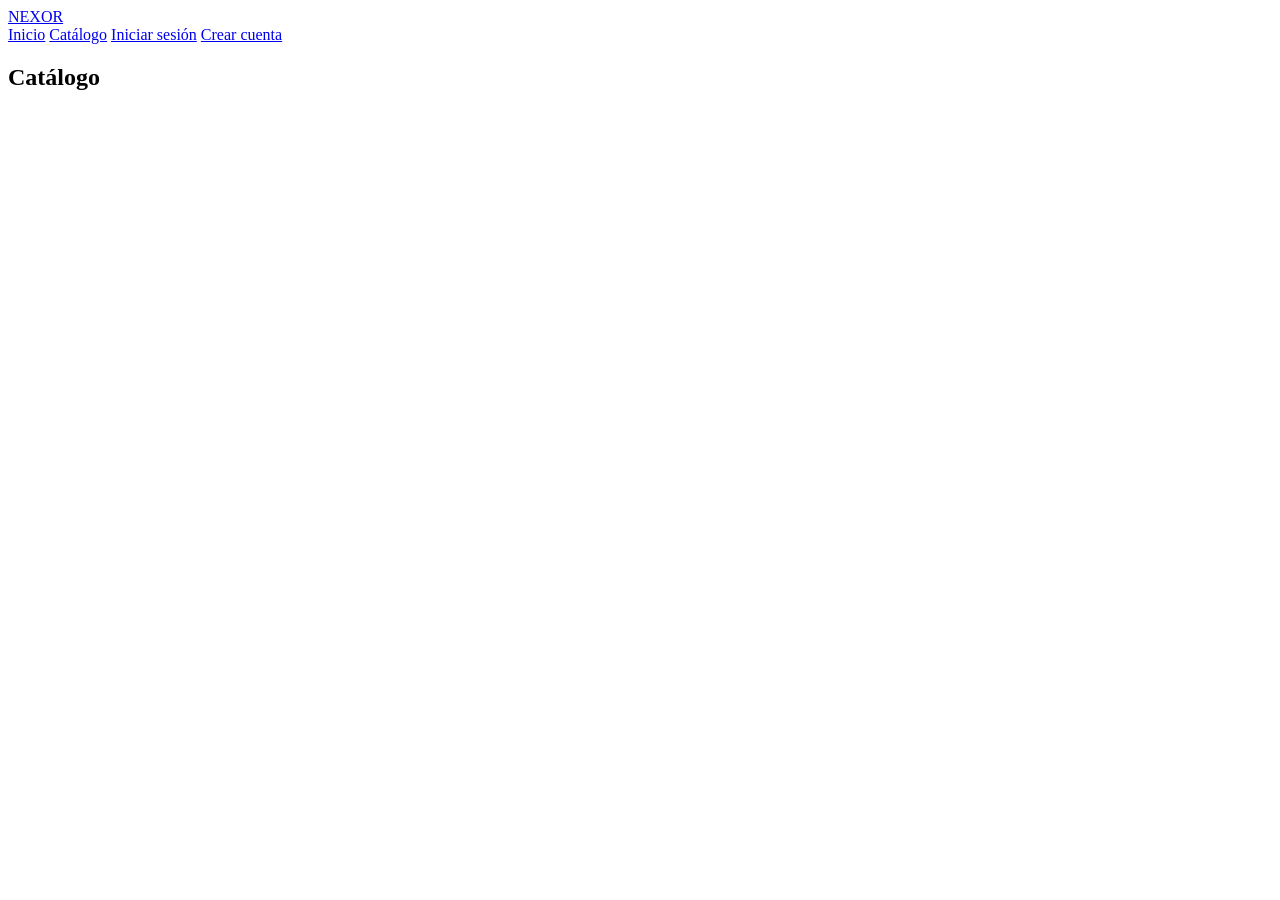
==== index.html @ f0095506 "estructura HTML base de index.html (header, nav, main, footer)" ====
<!doctype html>
<html lang="es">
<head>
  <meta charset="UTF-8">
  <meta name="viewport" content="width=device-width, initial-scale=1.0">
  <title>NEXOR — Tienda de tecnología</title>
  <link rel="stylesheet" href="css/styles.css">
</head>
<body>

  <header class="site-header">
    <div class="header-inner">
      <a href="index.html" class="logo">NEXOR</a>

      <nav class="main-nav" aria-label="Navegación principal">
        <a href="index.html">Inicio</a>
        <a href="index.html#catalogo">Catálogo</a>
        <a href="login.html">Iniciar sesión</a>
        <a href="registro.html">Crear cuenta</a>
      </nav>
    </div>
  </header>

  <main>

    <section class="hero">

    </section>

    <section class="video-block">

    </section>
    <section class="catalog" id="catalogo">
      <h2>Catálogo</h2>
      <div class="product-grid">
      </div>
    </section>

  </main>

  <footer class="site-footer">
  </footer>

  <script src="js/validaciones.js" defer></script>
</body>
</html>
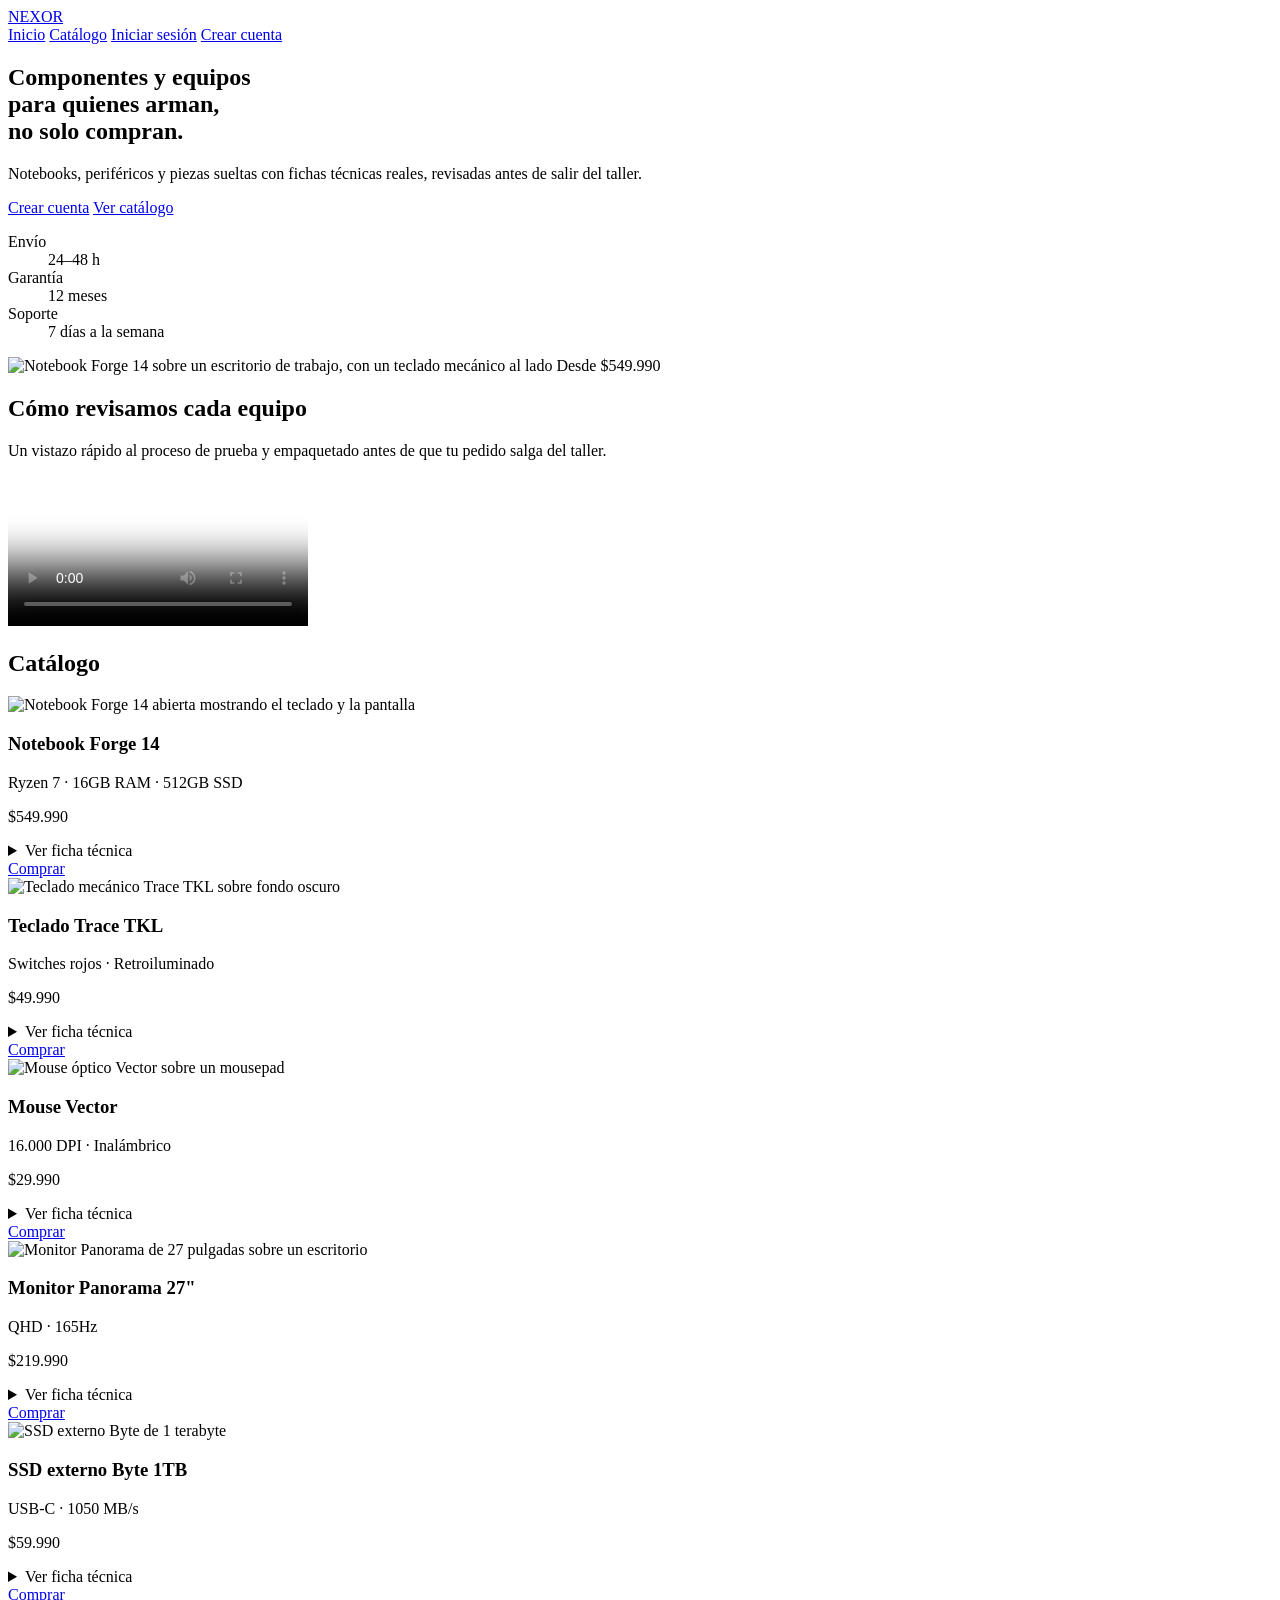
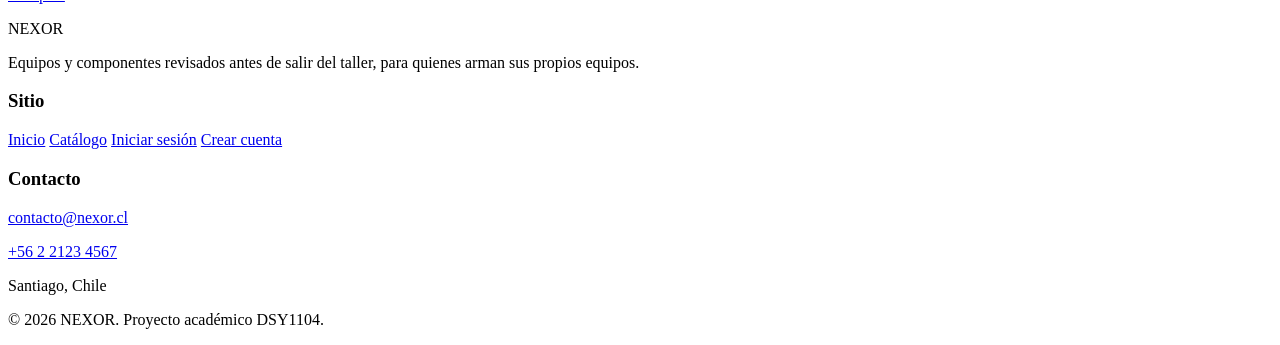
==== commit 30f8a5d4: "contenido real de index.html hero, video, catálog y footer consistente en todo el sitio" ====
--- a/index.html
+++ b/index.html
@@ -24,21 +24,159 @@
   <main>
 
     <section class="hero">
-
+      <div class="hero-copy">
+        <h1>Componentes y equipos<br>para quienes arman,<br>no solo compran.</h1>
+        <p class="lead">Notebooks, periféricos y piezas sueltas con fichas técnicas reales, revisadas antes de salir del taller.</p>
+        <div class="hero-actions">
+          <a href="registro.html" class="btn btn-primary">Crear cuenta</a>
+          <a href="#catalogo" class="btn btn-ghost">Ver catálogo</a>
+        </div>
+        <dl class="hero-specs">
+          <div><dt>Envío</dt><dd>24–48 h</dd></div>
+          <div><dt>Garantía</dt><dd>12 meses</dd></div>
+          <div><dt>Soporte</dt><dd>7 días a la semana</dd></div>
+        </dl>
+      </div>
+      <div class="hero-media">
+        <img src="https://picsum.photos/seed/nexor-hero/900/1100" alt="Notebook Forge 14 sobre un escritorio de trabajo, con un teclado mecánico al lado">
+        <span class="tag-price">Desde $549.990</span>
+      </div>
     </section>
 
     <section class="video-block">
+      <h2>Cómo revisamos cada equipo</h2>
+      <p>Un vistazo rápido al proceso de prueba y empaquetado antes de que tu pedido salga del taller.</p>
+      <video controls preload="metadata" poster="https://picsum.photos/seed/nexor-video/1200/675">
+        <source src="https://commondatastorage.googleapis.com/gtv-videos-bucket/sample/BigBuckBunny.mp4" type="video/mp4">
+        Tu navegador no soporta la reproducción de video. Puedes <a href="https://commondatastorage.googleapis.com/gtv-videos-bucket/sample/BigBuckBunny.mp4">descargar el video</a> directamente.
+      </video>
+    </section>
 
-    </section>
     <section class="catalog" id="catalogo">
       <h2>Catálogo</h2>
       <div class="product-grid">
+
+        <article class="product-card product-card--featured">
+          <img src="https://picsum.photos/seed/nexor-1/700/500" alt="Notebook Forge 14 abierta mostrando el teclado y la pantalla">
+          <div class="product-body">
+            <h3>Notebook Forge 14</h3>
+            <p class="spec">Ryzen 7 · 16GB RAM · 512GB SSD</p>
+            <p class="price">$549.990</p>
+            <details>
+              <summary>Ver ficha técnica</summary>
+              <ul>
+                <li>Pantalla 14" Full HD IPS</li>
+                <li>Batería hasta 10 horas</li>
+                <li>2x USB-C, 1x HDMI</li>
+              </ul>
+            </details>
+            <a href="registro.html" class="btn-buy">Comprar</a>
+          </div>
+        </article>
+
+        <article class="product-card">
+          <img src="https://picsum.photos/seed/nexor-2/500/400" alt="Teclado mecánico Trace TKL sobre fondo oscuro">
+          <div class="product-body">
+            <h3>Teclado Trace TKL</h3>
+            <p class="spec">Switches rojos · Retroiluminado</p>
+            <p class="price">$49.990</p>
+            <details>
+              <summary>Ver ficha técnica</summary>
+              <ul>
+                <li>Formato TKL (sin numérico)</li>
+                <li>Cable USB-C desmontable</li>
+                <li>Antighosting completo</li>
+              </ul>
+            </details>
+            <a href="registro.html" class="btn-buy">Comprar</a>
+          </div>
+        </article>
+
+        <article class="product-card">
+          <img src="https://picsum.photos/seed/nexor-3/500/400" alt="Mouse óptico Vector sobre un mousepad">
+          <div class="product-body">
+            <h3>Mouse Vector</h3>
+            <p class="spec">16.000 DPI · Inalámbrico</p>
+            <p class="price">$29.990</p>
+            <details>
+              <summary>Ver ficha técnica</summary>
+              <ul>
+                <li>Sensor óptico de alta precisión</li>
+                <li>Batería hasta 60 horas</li>
+                <li>6 botones programables</li>
+              </ul>
+            </details>
+            <a href="registro.html" class="btn-buy">Comprar</a>
+          </div>
+        </article>
+
+        <article class="product-card">
+          <img src="https://picsum.photos/seed/nexor-4/500/400" alt="Monitor Panorama de 27 pulgadas sobre un escritorio">
+          <div class="product-body">
+            <h3>Monitor Panorama 27"</h3>
+            <p class="spec">QHD · 165Hz</p>
+            <p class="price">$219.990</p>
+            <details>
+              <summary>Ver ficha técnica</summary>
+              <ul>
+                <li>Panel IPS de 27 pulgadas</li>
+                <li>Resolución 2560x1440</li>
+                <li>Entradas HDMI y DisplayPort</li>
+              </ul>
+            </details>
+            <a href="registro.html" class="btn-buy">Comprar</a>
+          </div>
+        </article>
+
+        <article class="product-card">
+          <img src="https://picsum.photos/seed/nexor-5/500/400" alt="SSD externo Byte de 1 terabyte">
+          <div class="product-body">
+            <h3>SSD externo Byte 1TB</h3>
+            <p class="spec">USB-C · 1050 MB/s</p>
+            <p class="price">$59.990</p>
+            <details>
+              <summary>Ver ficha técnica</summary>
+              <ul>
+                <li>Carcasa de aluminio</li>
+                <li>Compatible con consolas</li>
+                <li>Incluye cable USB-C a USB-A</li>
+              </ul>
+            </details>
+            <a href="registro.html" class="btn-buy">Comprar</a>
+          </div>
+        </article>
+
       </div>
     </section>
 
   </main>
 
   <footer class="site-footer">
+    <div class="footer-inner">
+      <div class="footer-brand">
+        <p class="logo">NEXOR</p>
+        <p>Equipos y componentes revisados antes de salir del taller, para quienes arman sus propios equipos.</p>
+      </div>
+
+      <nav class="footer-links" aria-label="Enlaces del sitio">
+        <h3>Sitio</h3>
+        <a href="index.html">Inicio</a>
+        <a href="index.html#catalogo">Catálogo</a>
+        <a href="login.html">Iniciar sesión</a>
+        <a href="registro.html">Crear cuenta</a>
+      </nav>
+
+      <div class="footer-contact">
+        <h3>Contacto</h3>
+        <p><a href="mailto:contacto@nexor.cl">contacto@nexor.cl</a></p>
+        <p><a href="tel:+56221234567">+56 2 2123 4567</a></p>
+        <p>Santiago, Chile</p>
+      </div>
+    </div>
+
+    <div class="footer-bottom">
+      <p>&copy; 2026 NEXOR. Proyecto académico DSY1104.</p>
+    </div>
   </footer>
 
   <script src="js/validaciones.js" defer></script>
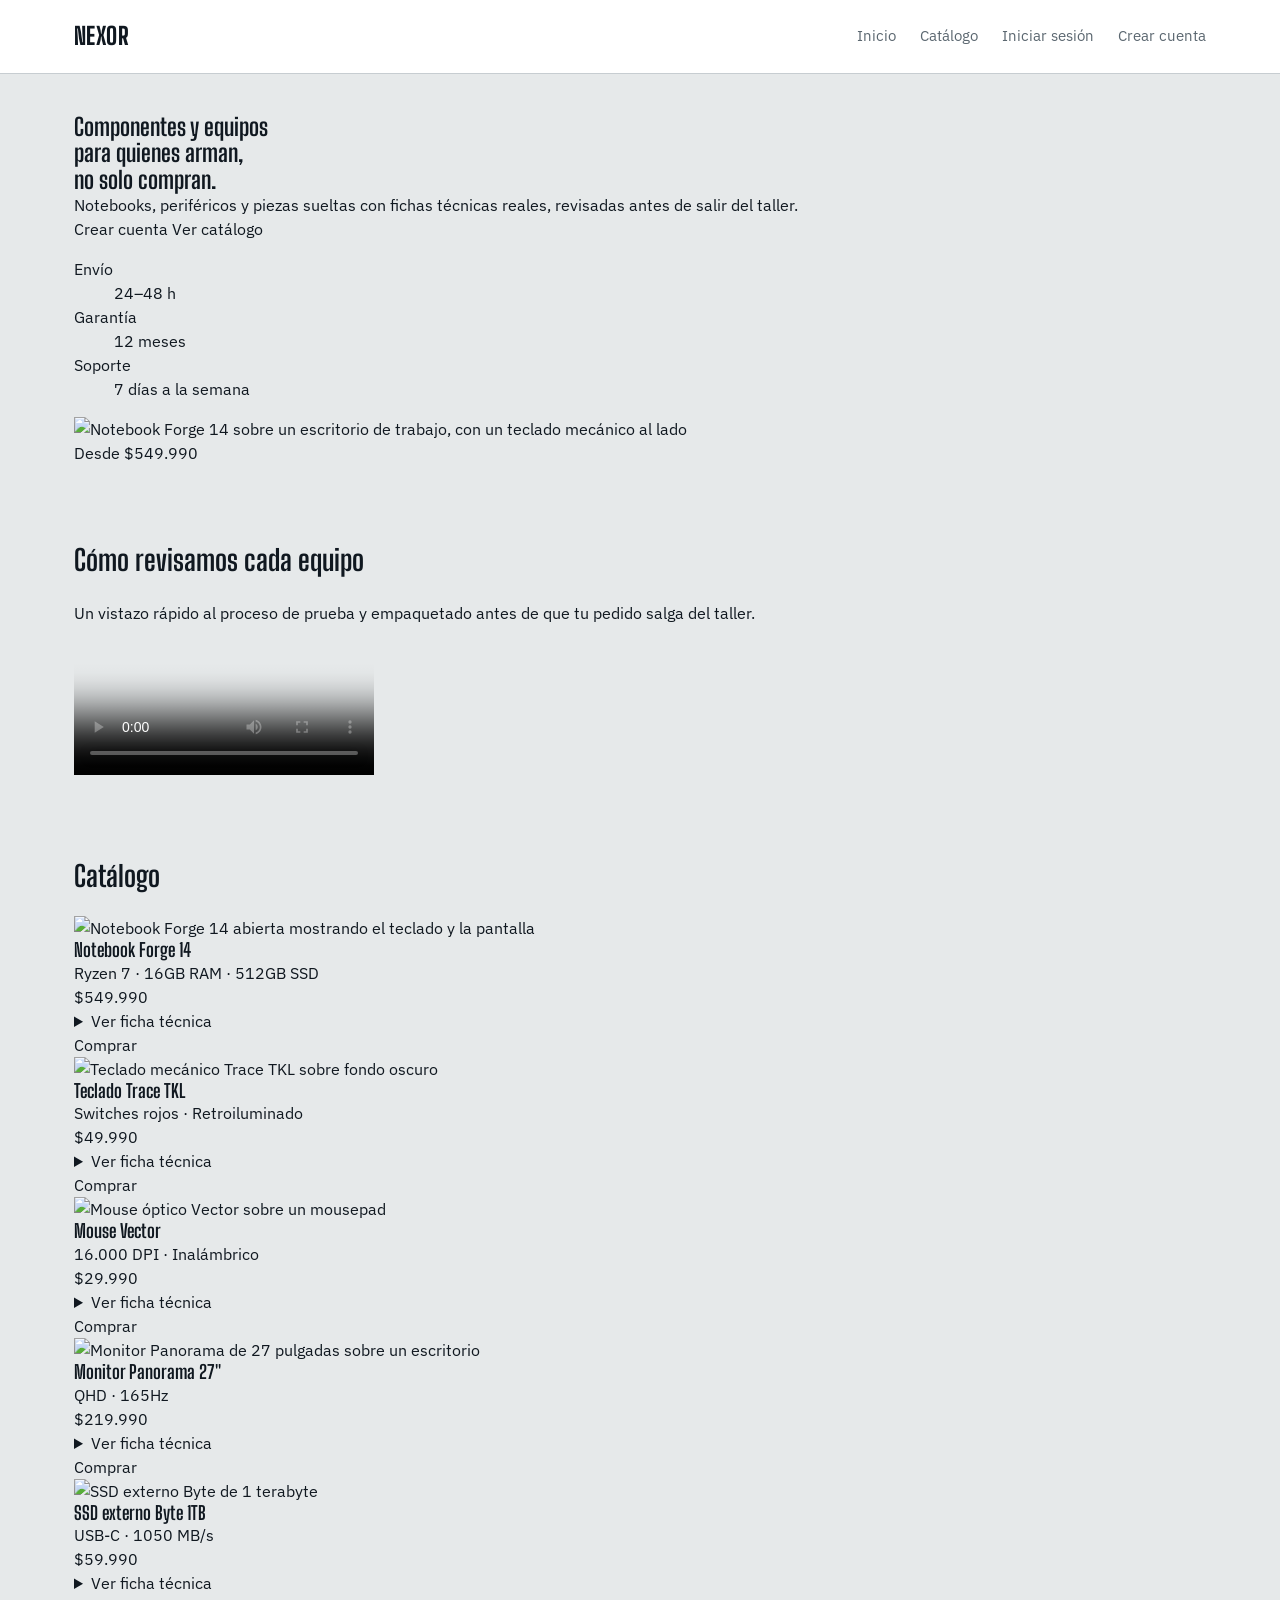
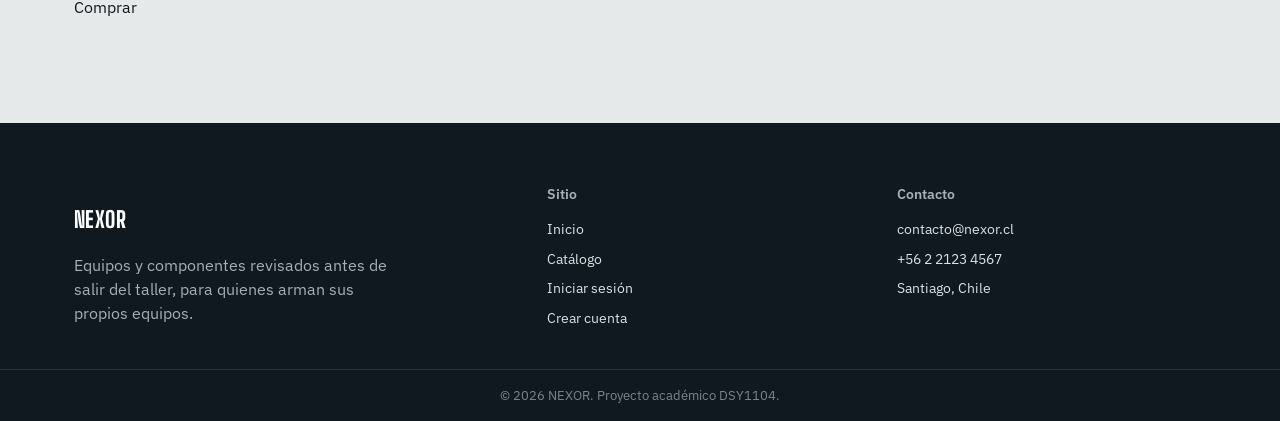
==== commit 7cf66995: "variables de diseño, reset, tipografía y estilos de header, footer, hero, video, catálogo y formular" ====
--- a/index.html
+++ b/index.html
@@ -4,6 +4,9 @@
   <meta charset="UTF-8">
   <meta name="viewport" content="width=device-width, initial-scale=1.0">
   <title>NEXOR — Tienda de tecnología</title>
+  <link rel="preconnect" href="https://fonts.googleapis.com">
+  <link rel="preconnect" href="https://fonts.gstatic.com" crossorigin>
+  <link href="https://fonts.googleapis.com/css2?family=Big+Shoulders+Display:wght@600;700;800&family=IBM+Plex+Sans:wght@400;500;600&family=IBM+Plex+Mono:wght@500&display=swap" rel="stylesheet">
   <link rel="stylesheet" href="css/styles.css">
 </head>
 <body>
--- a/css/styles.css
+++ b/css/styles.css
@@ -0,0 +1,206 @@
+:root {
+  --color-bg: #E6E9EA;
+  --color-panel: #FFFFFF;
+  --color-border: #C7CDD1;
+  --color-ink: #101820;
+  --color-muted: #5B6770;
+  --color-accent: #FF5A1F;
+  --color-accent-soft: #FFE4D6;
+  --color-secondary: #2F6F4E;
+  --color-error: #C0392B;
+
+  --font-display: "Big Shoulders Display", sans-serif;
+  --font-body: "IBM Plex Sans", sans-serif;
+  --font-mono: "IBM Plex Mono", monospace;
+
+  --container-width: 1180px;
+  --space-1: 0.5rem;
+  --space-2: 1rem;
+  --space-3: 1.5rem;
+  --space-4: 2.5rem;
+  --space-5: 4rem;
+}
+
+*, *::before, *::after {
+  box-sizing: border-box;
+}
+
+html {
+  scroll-behavior: smooth;
+}
+
+body {
+  margin: 0;
+  background: var(--color-bg);
+  color: var(--color-ink);
+  font-family: var(--font-body);
+  font-size: 16px;
+  line-height: 1.5;
+  -webkit-font-smoothing: antialiased;
+}
+
+img {
+  max-width: 100%;
+  display: block;
+}
+
+a {
+  color: inherit;
+  text-decoration: none;
+}
+
+ul {
+  margin: 0;
+  padding: 0;
+  list-style: none;
+}
+
+p {
+  margin: 0;
+}
+
+button,
+input {
+  font-family: inherit;
+  font-size: inherit;
+}
+
+h1, h2, h3 {
+  font-family: var(--font-display);
+  font-weight: 700;
+  line-height: 1.1;
+  margin: 0;
+}
+
+a:focus-visible,
+button:focus-visible,
+input:focus-visible,
+summary:focus-visible {
+  outline: 2px solid var(--color-accent);
+  outline-offset: 2px;
+}
+
+main section {
+  max-width: var(--container-width);
+  margin: 0 auto;
+  padding: var(--space-4) var(--space-3);
+}
+
+main h2 {
+  font-size: 1.8rem;
+  margin-bottom: var(--space-3);
+}
+
+.site-header {
+  background: var(--color-panel);
+  border-bottom: 1px solid var(--color-border);
+  position: sticky;
+  top: 0;
+  z-index: 10;
+}
+
+.header-inner {
+  max-width: var(--container-width);
+  margin: 0 auto;
+  padding: var(--space-2) var(--space-3);
+  display: flex;
+  align-items: center;
+  justify-content: space-between;
+  gap: var(--space-3);
+}
+
+.logo {
+  font-family: var(--font-display);
+  font-weight: 800;
+  font-size: 1.5rem;
+  letter-spacing: 0.02em;
+}
+
+.main-nav {
+  display: flex;
+  gap: var(--space-3);
+  align-items: center;
+  flex-wrap: wrap;
+}
+
+.main-nav a {
+  font-size: 0.95rem;
+  color: var(--color-muted);
+  padding: var(--space-1) 0;
+  border-bottom: 2px solid transparent;
+  transition: color 0.15s ease, border-color 0.15s ease;
+}
+
+.main-nav a:hover,
+.main-nav a[aria-current="page"] {
+  color: var(--color-ink);
+  border-bottom-color: var(--color-accent);
+}
+
+.site-footer {
+  background: var(--color-ink);
+  color: #DCE1E3;
+  margin-top: var(--space-5);
+}
+
+.footer-inner {
+  max-width: var(--container-width);
+  margin: 0 auto;
+  padding: var(--space-5) var(--space-3) var(--space-4);
+  display: grid;
+  grid-template-columns: 1.4fr 1fr 1fr;
+  gap: var(--space-4);
+}
+
+.footer-brand .logo {
+  color: #FFFFFF;
+  font-size: 1.4rem;
+}
+
+.footer-brand p {
+  margin-top: var(--space-2);
+  color: #A8B0B4;
+  max-width: 32ch;
+}
+
+.footer-links,
+.footer-contact {
+  display: flex;
+  flex-direction: column;
+  gap: var(--space-1);
+}
+
+.footer-links h3,
+.footer-contact h3 {
+  font-family: var(--font-body);
+  font-weight: 600;
+  font-size: 0.85rem;
+  color: #A8B0B4;
+  margin-bottom: var(--space-1);
+}
+
+.footer-links a,
+.footer-contact a,
+.footer-contact p {
+  color: #DCE1E3;
+  font-size: 0.9rem;
+}
+
+.footer-links a:hover,
+.footer-contact a:hover {
+  color: var(--color-accent);
+}
+
+.footer-bottom {
+  border-top: 1px solid #2A343B;
+  padding: var(--space-2) var(--space-3);
+  text-align: center;
+  font-size: 0.8rem;
+  color: #7D868B;
+}
+
+@media (max-width: 720px) {
+  .footer-inner {
+    grid-template-columns: 1fr;
+  }
+}
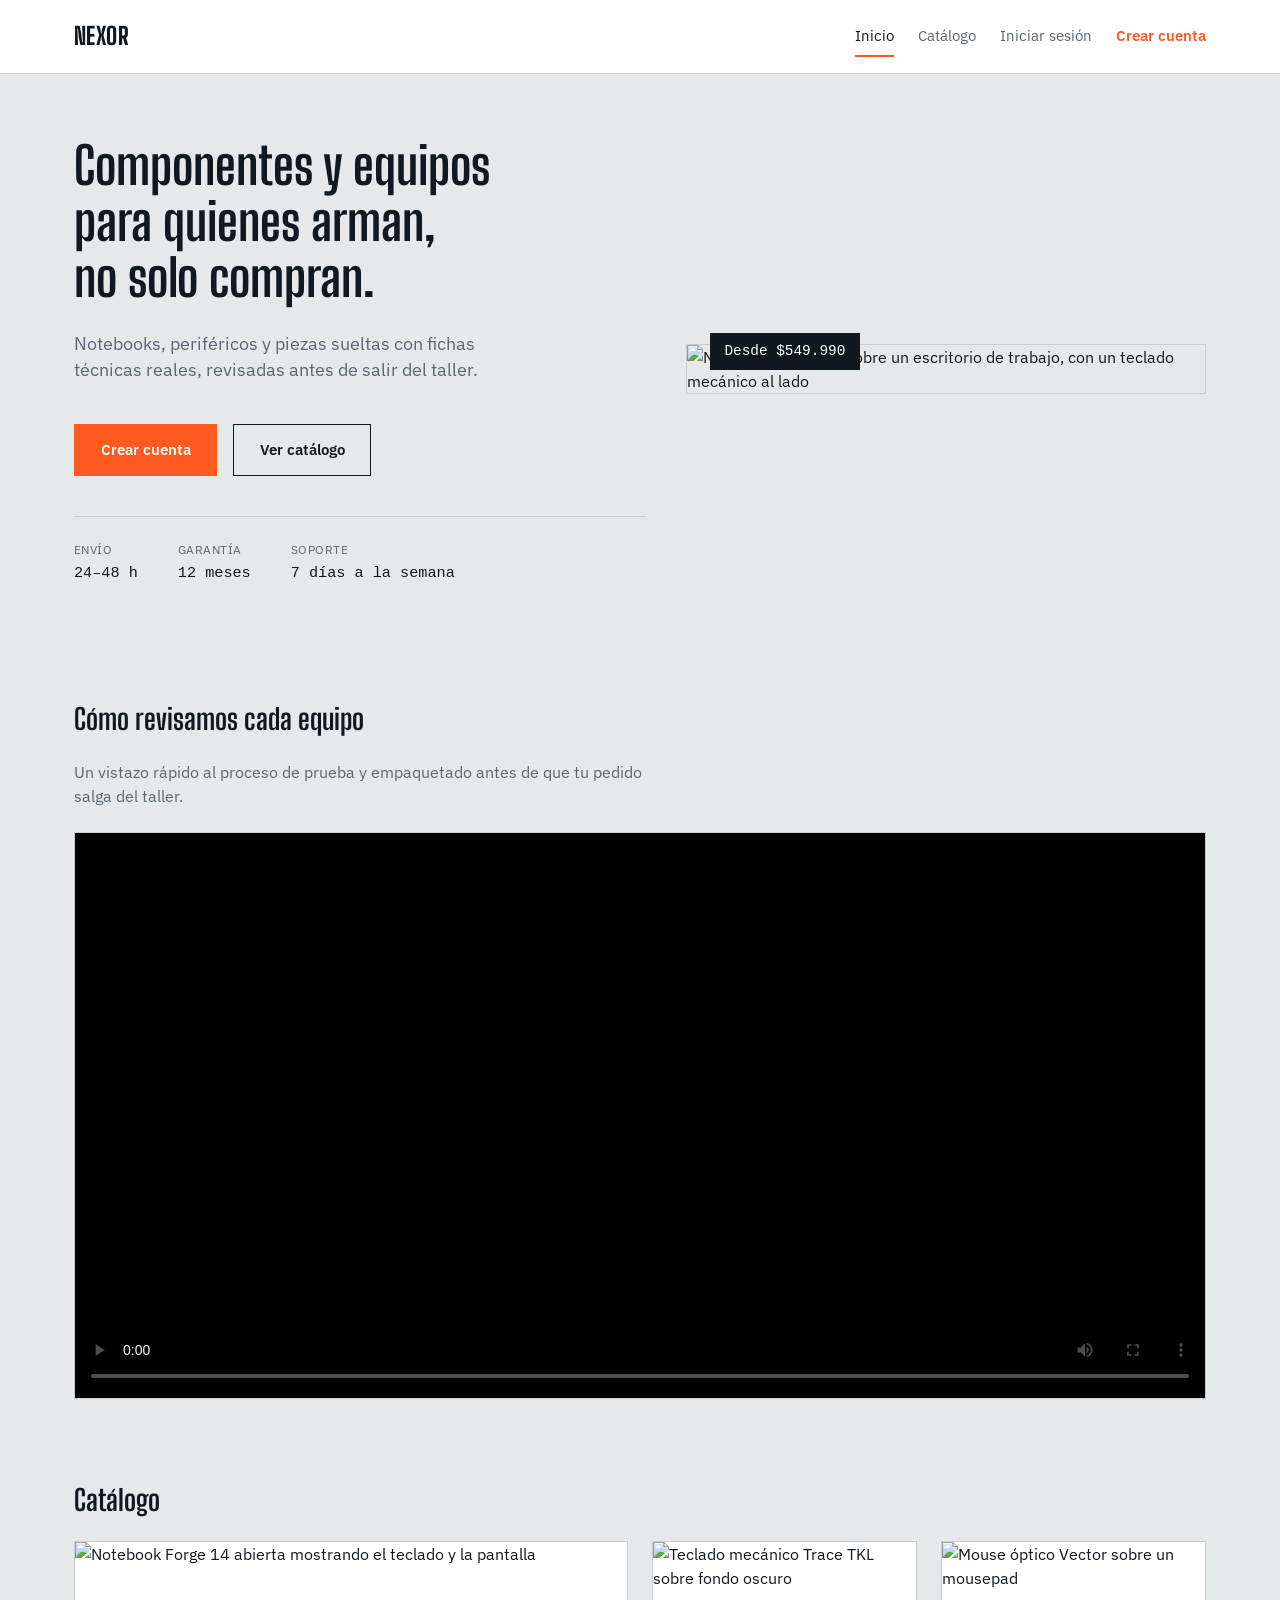
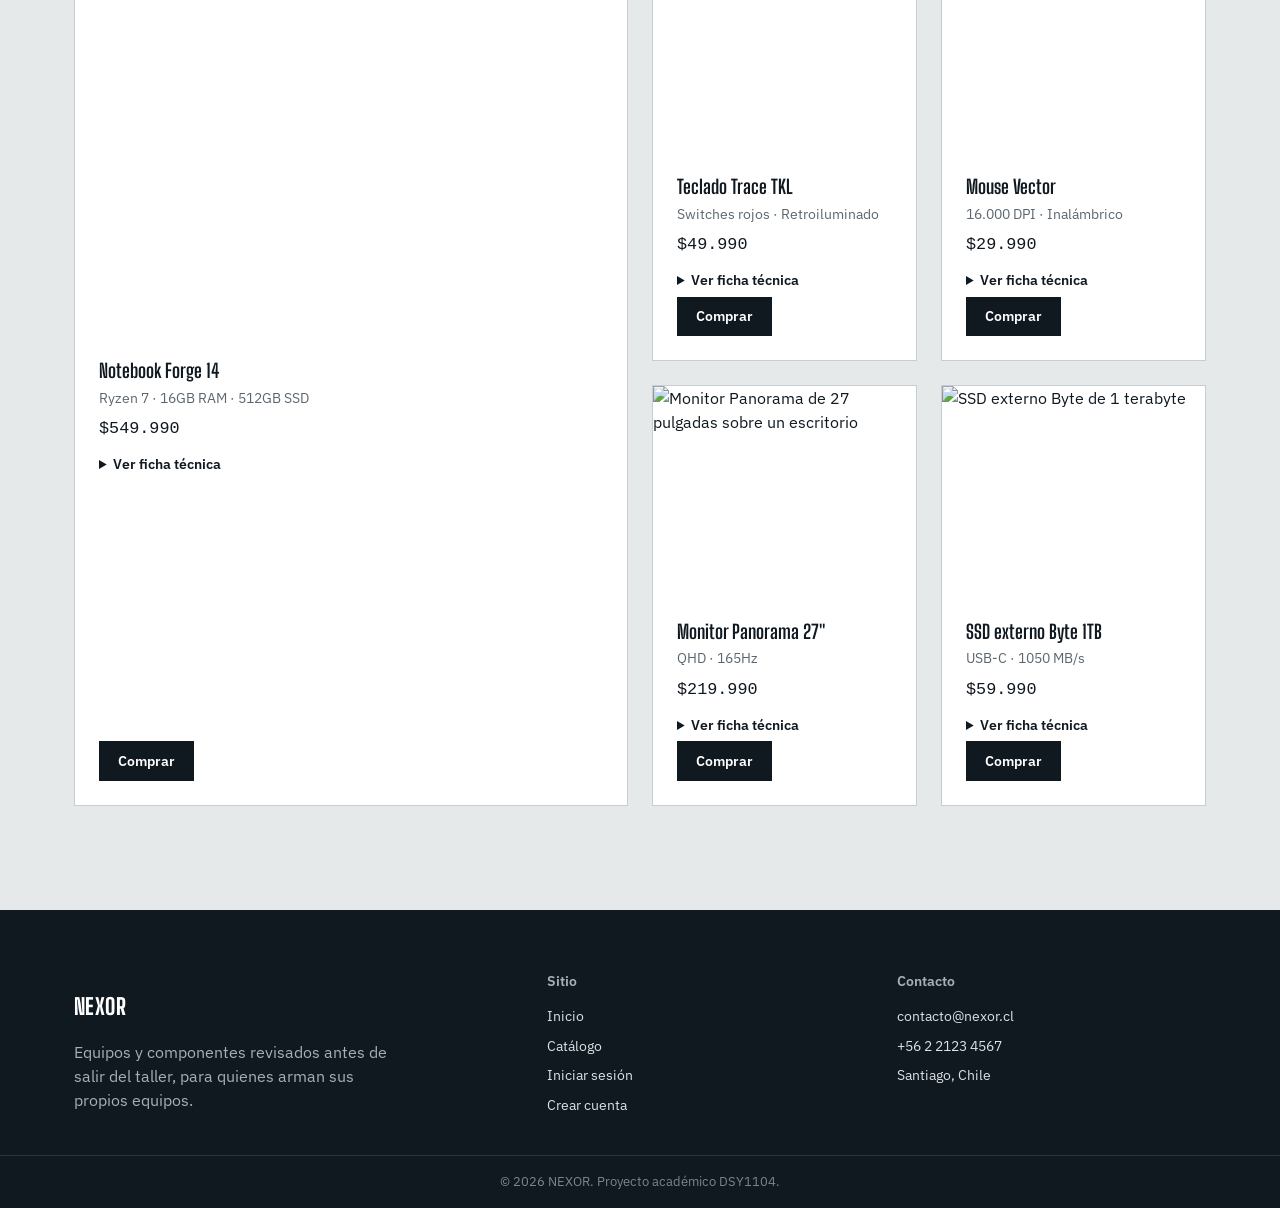
==== commit 6a5d6ebb: "formularios y ajustes finales" ====
--- a/index.html
+++ b/index.html
@@ -11,12 +11,14 @@
 </head>
 <body>
 
+  <a href="#main-content" class="skip-link">Saltar al contenido principal</a>
+
   <header class="site-header">
     <div class="header-inner">
       <a href="index.html" class="logo">NEXOR</a>
 
       <nav class="main-nav" aria-label="Navegación principal">
-        <a href="index.html">Inicio</a>
+        <a href="index.html" aria-current="page">Inicio</a>
         <a href="index.html#catalogo">Catálogo</a>
         <a href="login.html">Iniciar sesión</a>
         <a href="registro.html">Crear cuenta</a>
@@ -24,7 +26,7 @@
     </div>
   </header>
 
-  <main>
+  <main id="main-content">
 
     <section class="hero">
       <div class="hero-copy">
--- a/css/styles.css
+++ b/css/styles.css
@@ -204,3 +204,480 @@
     grid-template-columns: 1fr;
   }
 }
+
+.btn {
+  display: inline-block;
+  padding: 0.85rem 1.6rem;
+  font-weight: 600;
+  font-size: 0.95rem;
+  border: 1px solid transparent;
+  cursor: pointer;
+  transition: background-color 0.15s ease, color 0.15s ease, border-color 0.15s ease;
+}
+
+.btn-primary {
+  background: var(--color-accent);
+  color: #FFFFFF;
+}
+
+.btn-primary:hover {
+  background: #E14E15;
+}
+
+.btn-ghost {
+  background: transparent;
+  border-color: var(--color-ink);
+  color: var(--color-ink);
+}
+
+.btn-ghost:hover {
+  background: var(--color-ink);
+  color: #FFFFFF;
+}
+
+.hero {
+  display: grid;
+  grid-template-columns: 1.1fr 1fr;
+  gap: var(--space-4);
+  align-items: center;
+  padding-top: var(--space-5);
+  padding-bottom: var(--space-5);
+}
+
+.hero-copy h1 {
+  font-size: clamp(2.2rem, 4vw, 3.4rem);
+}
+
+.hero-copy .lead {
+  margin-top: var(--space-3);
+  color: var(--color-muted);
+  font-size: 1.1rem;
+  max-width: 42ch;
+}
+
+.hero-actions {
+  display: flex;
+  gap: var(--space-2);
+  margin-top: var(--space-4);
+  flex-wrap: wrap;
+}
+
+.hero-specs {
+  display: flex;
+  gap: var(--space-4);
+  margin-top: var(--space-4);
+  padding-top: var(--space-3);
+  border-top: 1px solid var(--color-border);
+  flex-wrap: wrap;
+}
+
+.hero-specs dt {
+  font-size: 0.75rem;
+  text-transform: uppercase;
+  letter-spacing: 0.04em;
+  color: var(--color-muted);
+  margin-bottom: 0.2rem;
+}
+
+.hero-specs dd {
+  margin: 0;
+  font-family: var(--font-mono);
+  font-weight: 500;
+  font-size: 0.95rem;
+}
+
+.hero-media {
+  position: relative;
+}
+
+.hero-media img {
+  width: 100%;
+  height: 100%;
+  object-fit: cover;
+  border: 1px solid var(--color-border);
+}
+
+.tag-price {
+  position: absolute;
+  bottom: var(--space-3);
+  left: var(--space-3);
+  background: var(--color-ink);
+  color: #FFFFFF;
+  font-family: var(--font-mono);
+  font-size: 0.9rem;
+  padding: 0.5rem 0.9rem;
+}
+
+.video-block p {
+  color: var(--color-muted);
+  margin-top: var(--space-1);
+  margin-bottom: var(--space-3);
+  max-width: 60ch;
+}
+
+.video-block video {
+  width: 100%;
+  border: 1px solid var(--color-border);
+  background: #000000;
+}
+
+.product-grid {
+  display: grid;
+  grid-template-columns: repeat(4, 1fr);
+  gap: var(--space-3);
+}
+
+.product-card {
+  background: var(--color-panel);
+  border: 1px solid var(--color-border);
+  display: flex;
+  flex-direction: column;
+  transition: border-color 0.15s ease;
+}
+
+.product-card:hover {
+  border-color: var(--color-accent);
+}
+
+.product-card img {
+  width: 100%;
+  object-fit: cover;
+  aspect-ratio: 5 / 4;
+}
+
+.product-card--featured {
+  grid-column: span 2;
+  grid-row: span 2;
+}
+
+.product-card--featured img {
+  aspect-ratio: 7 / 5;
+}
+
+.product-body {
+  padding: var(--space-3);
+  display: flex;
+  flex-direction: column;
+  gap: 0.4rem;
+  flex: 1;
+}
+
+.product-body h3 {
+  font-size: 1.2rem;
+}
+
+.product-body .spec {
+  color: var(--color-muted);
+  font-size: 0.85rem;
+}
+
+.product-body .price {
+  font-family: var(--font-mono);
+  font-weight: 500;
+  font-size: 1.05rem;
+  margin-top: 0.1rem;
+}
+
+.product-body details {
+  margin-top: 0.4rem;
+  font-size: 0.85rem;
+  color: var(--color-muted);
+}
+
+.product-body summary {
+  cursor: pointer;
+  color: var(--color-ink);
+  font-weight: 600;
+}
+
+.product-body summary:hover {
+  color: var(--color-accent);
+}
+
+.product-body details ul {
+  margin-top: 0.4rem;
+  padding-left: 1.1rem;
+  list-style: disc;
+}
+
+.product-body details li {
+  margin-bottom: 0.2rem;
+}
+
+.btn-buy {
+  margin-top: auto;
+  align-self: flex-start;
+  padding: 0.6rem 1.2rem;
+  background: var(--color-ink);
+  color: #FFFFFF;
+  font-weight: 600;
+  font-size: 0.85rem;
+}
+
+.btn-buy:hover {
+  background: var(--color-accent);
+}
+
+@media (max-width: 960px) {
+  .hero {
+    grid-template-columns: 1fr;
+  }
+
+  .hero-media {
+    order: -1;
+  }
+
+  .product-grid {
+    grid-template-columns: repeat(2, 1fr);
+  }
+
+  .product-card--featured {
+    grid-column: span 2;
+    grid-row: span 1;
+  }
+}
+
+@media (max-width: 600px) {
+  .product-grid {
+    grid-template-columns: 1fr;
+  }
+
+  .product-card--featured {
+    grid-column: span 1;
+  }
+}
+
+.auth-layout {
+  display: grid;
+  grid-template-columns: 1fr 1.15fr;
+  align-items: stretch;
+  min-height: 620px;
+}
+
+.auth-panel {
+  background: var(--color-ink);
+  color: #FFFFFF;
+  padding: var(--space-5) var(--space-4);
+  display: flex;
+  flex-direction: column;
+  justify-content: center;
+}
+
+.auth-panel h2 {
+  color: #FFFFFF;
+  font-size: 2rem;
+  max-width: 16ch;
+}
+
+.auth-panel p {
+  color: #C3CBCE;
+  margin-top: var(--space-2);
+  max-width: 38ch;
+  font-size: 0.95rem;
+}
+
+.auth-benefits {
+  margin-top: var(--space-3);
+  display: flex;
+  flex-direction: column;
+  gap: 0.6rem;
+}
+
+.auth-benefits li {
+  position: relative;
+  padding-left: 1.3rem;
+  color: #DCE1E3;
+  font-size: 0.92rem;
+}
+
+.auth-benefits li::before {
+  content: "";
+  position: absolute;
+  left: 0;
+  top: 0.45em;
+  width: 6px;
+  height: 6px;
+  background: var(--color-accent);
+}
+
+.auth-form-section {
+  background: var(--color-bg);
+  padding: var(--space-5) var(--space-4);
+  display: flex;
+  flex-direction: column;
+  justify-content: center;
+  max-width: 460px;
+  width: 100%;
+  margin: 0 auto;
+}
+
+.auth-form-section h1 {
+  font-size: 2.1rem;
+}
+
+.auth-form-section > p {
+  color: var(--color-muted);
+  margin-top: var(--space-1);
+  margin-bottom: var(--space-4);
+}
+
+#form-registro,
+#form-login {
+  display: flex;
+  flex-direction: column;
+  gap: var(--space-3);
+}
+
+.form-field {
+  display: flex;
+  flex-direction: column;
+  gap: 0.35rem;
+}
+
+.form-field label {
+  font-size: 0.85rem;
+  font-weight: 600;
+  color: var(--color-ink);
+}
+
+.form-field input[type="text"],
+.form-field input[type="email"],
+.form-field input[type="password"] {
+  padding: 0.75rem 0.9rem;
+  border: 1px solid var(--color-border);
+  background: #FFFFFF;
+  color: var(--color-ink);
+}
+
+.form-field input:focus {
+  outline: none;
+  border-color: var(--color-accent);
+  box-shadow: 0 0 0 3px var(--color-accent-soft);
+}
+
+.field-hint {
+  font-size: 0.78rem;
+  color: var(--color-muted);
+}
+
+.field-error {
+  font-size: 0.8rem;
+  color: var(--color-error);
+  font-weight: 500;
+  min-height: 1em;
+}
+
+.form-field.has-error input {
+  border-color: var(--color-error);
+}
+
+.form-field.has-error .field-hint {
+  display: none;
+}
+
+.form-field--checkbox {
+  flex-direction: row;
+  align-items: center;
+  gap: 0.6rem;
+}
+
+.form-field--checkbox label {
+  font-weight: 400;
+  font-size: 0.9rem;
+}
+
+.form-field--checkbox input[type="checkbox"] {
+  width: 1rem;
+  height: 1rem;
+  accent-color: var(--color-accent);
+}
+
+.auth-form-section .btn {
+  margin-top: var(--space-1);
+  width: 100%;
+  text-align: center;
+  border: none;
+}
+
+.auth-switch {
+  margin-top: var(--space-4);
+  font-size: 0.9rem;
+  color: var(--color-muted);
+}
+
+.auth-switch a {
+  color: var(--color-accent);
+  font-weight: 600;
+}
+
+.auth-switch a:hover {
+  text-decoration: underline;
+}
+
+.form-success {
+  background: #EAF3EE;
+  border: 1px solid var(--color-secondary);
+  color: var(--color-secondary);
+  padding: var(--space-2) var(--space-3);
+  font-size: 0.9rem;
+  font-weight: 600;
+}
+
+@media (max-width: 860px) {
+  .auth-layout {
+    grid-template-columns: 1fr;
+    min-height: 0;
+  }
+
+  .auth-panel,
+  .auth-form-section {
+    padding: var(--space-4) var(--space-3);
+  }
+
+  .auth-form-section {
+    max-width: 100%;
+  }
+}
+
+.skip-link {
+  position: absolute;
+  left: -9999px;
+  top: 0;
+  background: var(--color-ink);
+  color: #FFFFFF;
+  padding: 0.75rem 1.25rem;
+  font-weight: 600;
+  z-index: 100;
+}
+
+.skip-link:focus {
+  left: var(--space-2);
+  top: var(--space-2);
+}
+
+.main-nav a:last-child {
+  color: var(--color-accent);
+  font-weight: 600;
+}
+
+.main-nav a:last-child:hover,
+.main-nav a:last-child[aria-current="page"] {
+  color: #E14E15;
+  border-bottom-color: var(--color-accent);
+}
+
+@media (max-width: 480px) {
+  .header-inner {
+    flex-wrap: wrap;
+    row-gap: var(--space-1);
+  }
+
+  .main-nav {
+    gap: var(--space-2);
+    font-size: 0.85rem;
+  }
+
+  .hero-specs {
+    gap: var(--space-3);
+  }
+}
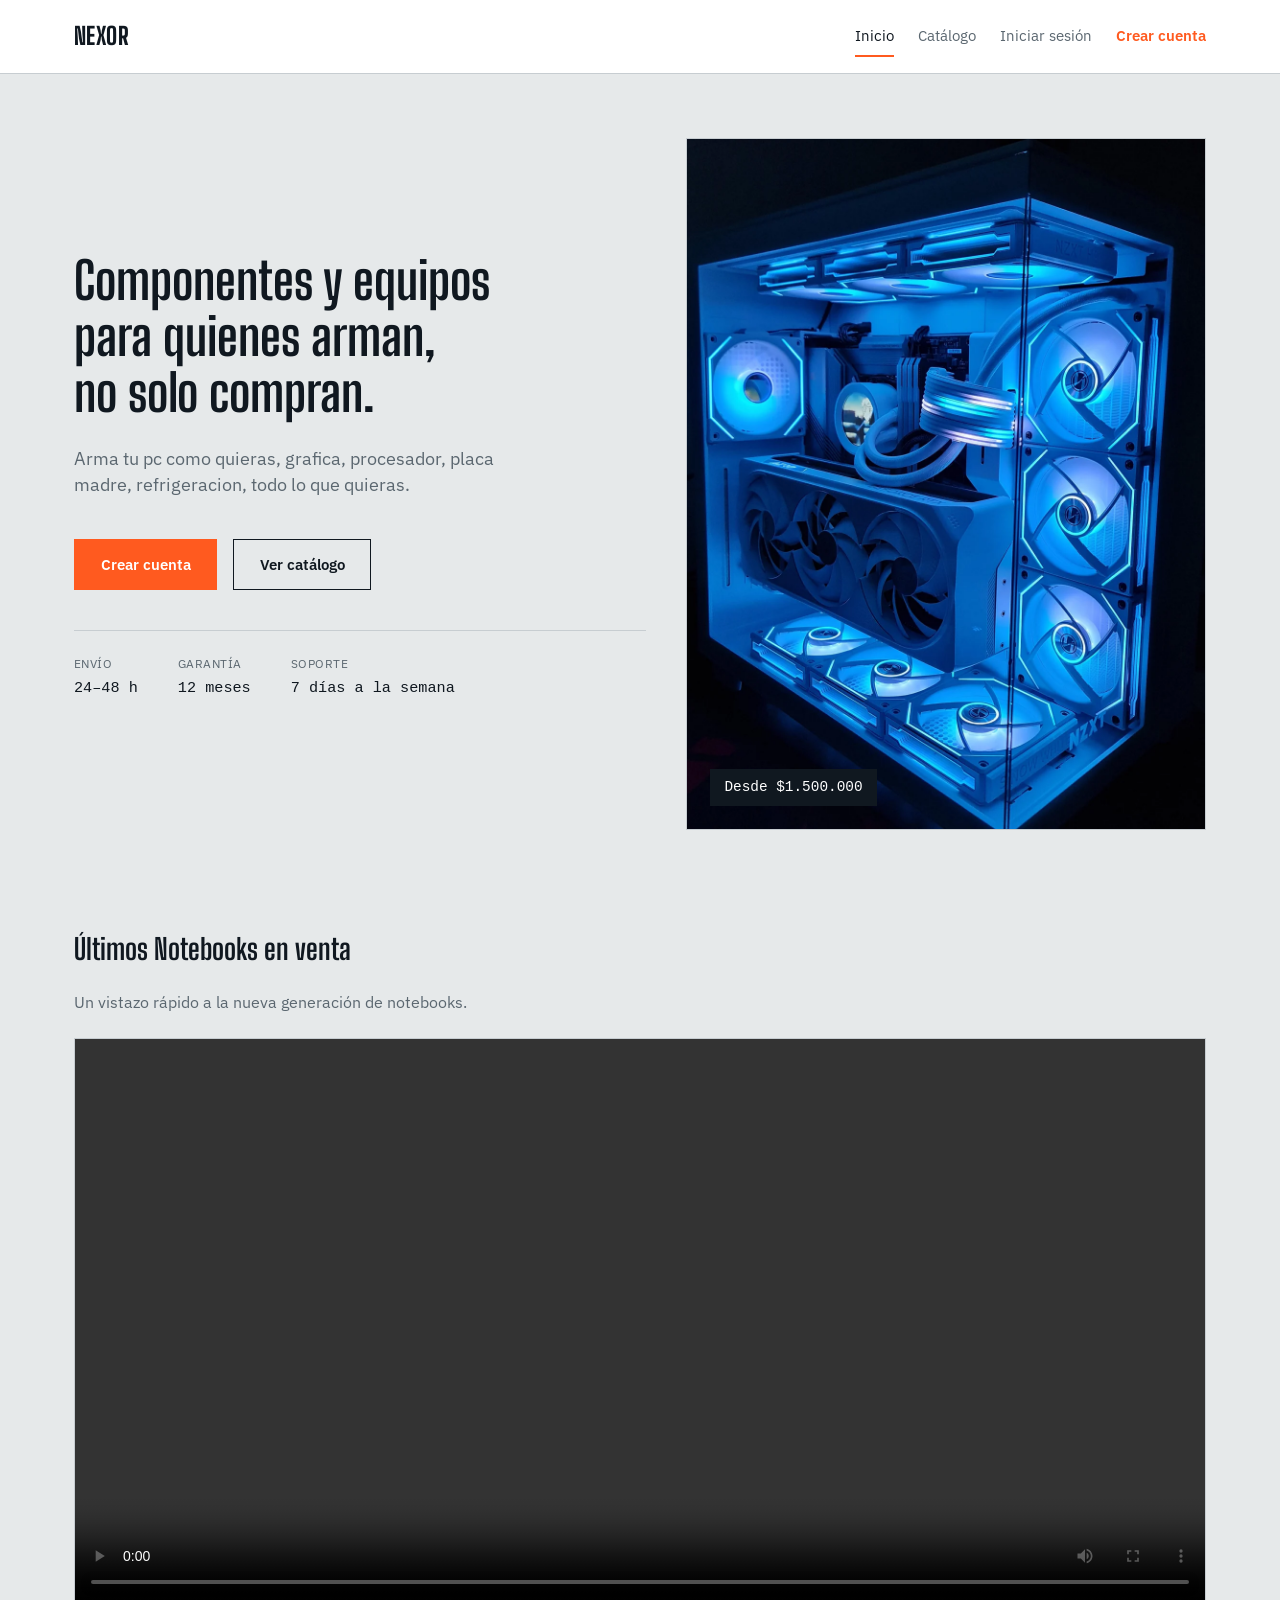
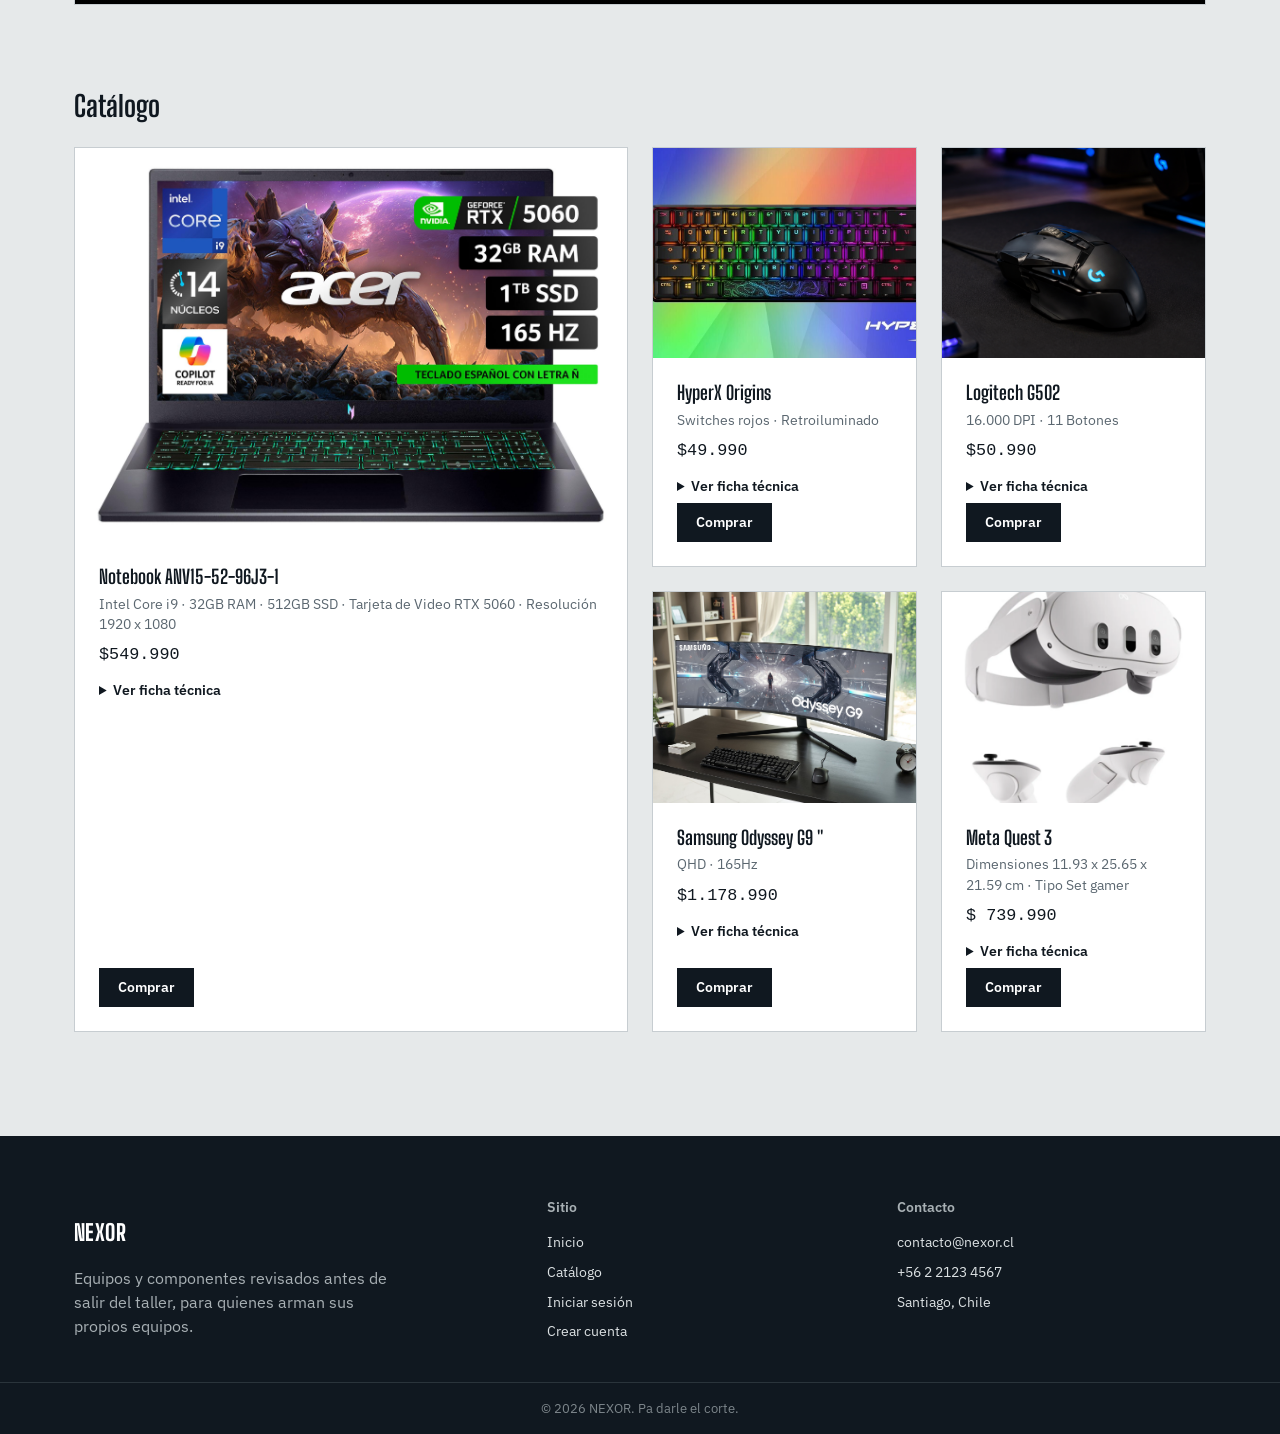
==== commit 13fc4d7d: "imagenes y descripciones de productos" ====
--- a/index.html
+++ b/index.html
@@ -31,7 +31,7 @@
     <section class="hero">
       <div class="hero-copy">
         <h1>Componentes y equipos<br>para quienes arman,<br>no solo compran.</h1>
-        <p class="lead">Notebooks, periféricos y piezas sueltas con fichas técnicas reales, revisadas antes de salir del taller.</p>
+        <p class="lead">Arma tu pc como quieras, grafica, procesador, placa madre, refrigeracion, todo lo que quieras.</p>
         <div class="hero-actions">
           <a href="registro.html" class="btn btn-primary">Crear cuenta</a>
           <a href="#catalogo" class="btn btn-ghost">Ver catálogo</a>
@@ -43,17 +43,17 @@
         </dl>
       </div>
       <div class="hero-media">
-        <img src="https://picsum.photos/seed/nexor-hero/900/1100" alt="Notebook Forge 14 sobre un escritorio de trabajo, con un teclado mecánico al lado">
-        <span class="tag-price">Desde $549.990</span>
+        <img src="img/pc cus.jpg" alt="Modig">
+        <span class="tag-price">Desde $1.500.000</span>
       </div>
     </section>
 
     <section class="video-block">
-      <h2>Cómo revisamos cada equipo</h2>
-      <p>Un vistazo rápido al proceso de prueba y empaquetado antes de que tu pedido salga del taller.</p>
-      <video controls preload="metadata" poster="https://picsum.photos/seed/nexor-video/1200/675">
-        <source src="https://commondatastorage.googleapis.com/gtv-videos-bucket/sample/BigBuckBunny.mp4" type="video/mp4">
-        Tu navegador no soporta la reproducción de video. Puedes <a href="https://commondatastorage.googleapis.com/gtv-videos-bucket/sample/BigBuckBunny.mp4">descargar el video</a> directamente.
+      <h2>Últimos Notebooks en venta</h2>
+      <p>Un vistazo rápido a la nueva generación de notebooks.</p>
+      <video controls preload="metadata">
+        <source src="video/videoplayback.mp4" type="video/mp4">
+        Tu navegador no soporta la reproducción de video. Puedes <a href="video/videoplayback.mp4">descargar el video</a> directamente.
       </video>
     </section>
 
@@ -62,10 +62,10 @@
       <div class="product-grid">
 
         <article class="product-card product-card--featured">
-          <img src="https://picsum.photos/seed/nexor-1/700/500" alt="Notebook Forge 14 abierta mostrando el teclado y la pantalla">
+          <img src="img/note Acer.jpg" alt="Notebook Gamer ANV15-52-96J3-1">
           <div class="product-body">
-            <h3>Notebook Forge 14</h3>
-            <p class="spec">Ryzen 7 · 16GB RAM · 512GB SSD</p>
+            <h3>Notebook ANV15-52-96J3-1</h3>
+            <p class="spec">	Intel Core i9 · 32GB RAM · 512GB SSD · Tarjeta de Video RTX 5060 · Resolución 1920 x 1080</p>
             <p class="price">$549.990</p>
             <details>
               <summary>Ver ficha técnica</summary>
@@ -80,15 +80,15 @@
         </article>
 
         <article class="product-card">
-          <img src="https://picsum.photos/seed/nexor-2/500/400" alt="Teclado mecánico Trace TKL sobre fondo oscuro">
+          <img src="img/HyperX Alloy Origin.jpg" alt="HyperX Alloy Origins 60">
           <div class="product-body">
-            <h3>Teclado Trace TKL</h3>
+            <h3>HyperX Origins</h3>
             <p class="spec">Switches rojos · Retroiluminado</p>
             <p class="price">$49.990</p>
             <details>
               <summary>Ver ficha técnica</summary>
               <ul>
-                <li>Formato TKL (sin numérico)</li>
+                <li>Formato 60% (sin numérico)</li>
                 <li>Cable USB-C desmontable</li>
                 <li>Antighosting completo</li>
               </ul>
@@ -98,17 +98,17 @@
         </article>
 
         <article class="product-card">
-          <img src="https://picsum.photos/seed/nexor-3/500/400" alt="Mouse óptico Vector sobre un mousepad">
+          <img src="img/G502 Hero.jpg" alt="Logitech G502 HERO">
           <div class="product-body">
-            <h3>Mouse Vector</h3>
-            <p class="spec">16.000 DPI · Inalámbrico</p>
-            <p class="price">$29.990</p>
+            <h3>Logitech G502</h3>
+            <p class="spec">16.000 DPI · 11 Botones</p>
+            <p class="price">$50.990</p>
             <details>
               <summary>Ver ficha técnica</summary>
               <ul>
                 <li>Sensor óptico de alta precisión</li>
-                <li>Batería hasta 60 horas</li>
-                <li>6 botones programables</li>
+                <li>11 Botones programables</li>
+                <li>Retroiluminado</li>
               </ul>
             </details>
             <a href="registro.html" class="btn-buy">Comprar</a>
@@ -116,16 +116,16 @@
         </article>
 
         <article class="product-card">
-          <img src="https://picsum.photos/seed/nexor-4/500/400" alt="Monitor Panorama de 27 pulgadas sobre un escritorio">
+          <img src="img/samsung odyssey G9.jpg" alt="Samsung Odyssey G9 ">
           <div class="product-body">
-            <h3>Monitor Panorama 27"</h3>
+            <h3>Samsung Odyssey G9 "</h3>
             <p class="spec">QHD · 165Hz</p>
-            <p class="price">$219.990</p>
+            <p class="price">$1.178.990</p>
             <details>
               <summary>Ver ficha técnica</summary>
               <ul>
-                <li>Panel IPS de 27 pulgadas</li>
-                <li>Resolución 2560x1440</li>
+                <li>Panel IPS de 49 pulgadas</li>
+                <li>Resolución 5120 x 1440</li>
                 <li>Entradas HDMI y DisplayPort</li>
               </ul>
             </details>
@@ -134,15 +134,15 @@
         </article>
 
         <article class="product-card">
-          <img src="https://picsum.photos/seed/nexor-5/500/400" alt="SSD externo Byte de 1 terabyte">
+          <img src="img/meta 3.jpg" alt="Gafas de Realidad Virtual Meta Quest 3">
           <div class="product-body">
-            <h3>SSD externo Byte 1TB</h3>
-            <p class="spec">USB-C · 1050 MB/s</p>
-            <p class="price">$59.990</p>
+            <h3>Meta Quest 3</h3>
+            <p class="spec">Dimensiones 11.93 x 25.65 x 21.59 cm · Tipo Set gamer</p>
+            <p class="price">$ 739.990</p>
             <details>
               <summary>Ver ficha técnica</summary>
               <ul>
-                <li>Carcasa de aluminio</li>
+                <li>Tipo Lentes Realidad Virtual</li>
                 <li>Compatible con consolas</li>
                 <li>Incluye cable USB-C a USB-A</li>
               </ul>
@@ -180,7 +180,7 @@
     </div>
 
     <div class="footer-bottom">
-      <p>&copy; 2026 NEXOR. Proyecto académico DSY1104.</p>
+      <p>&copy; 2026 NEXOR. Pa darle el corte.</p>
     </div>
   </footer>
 
